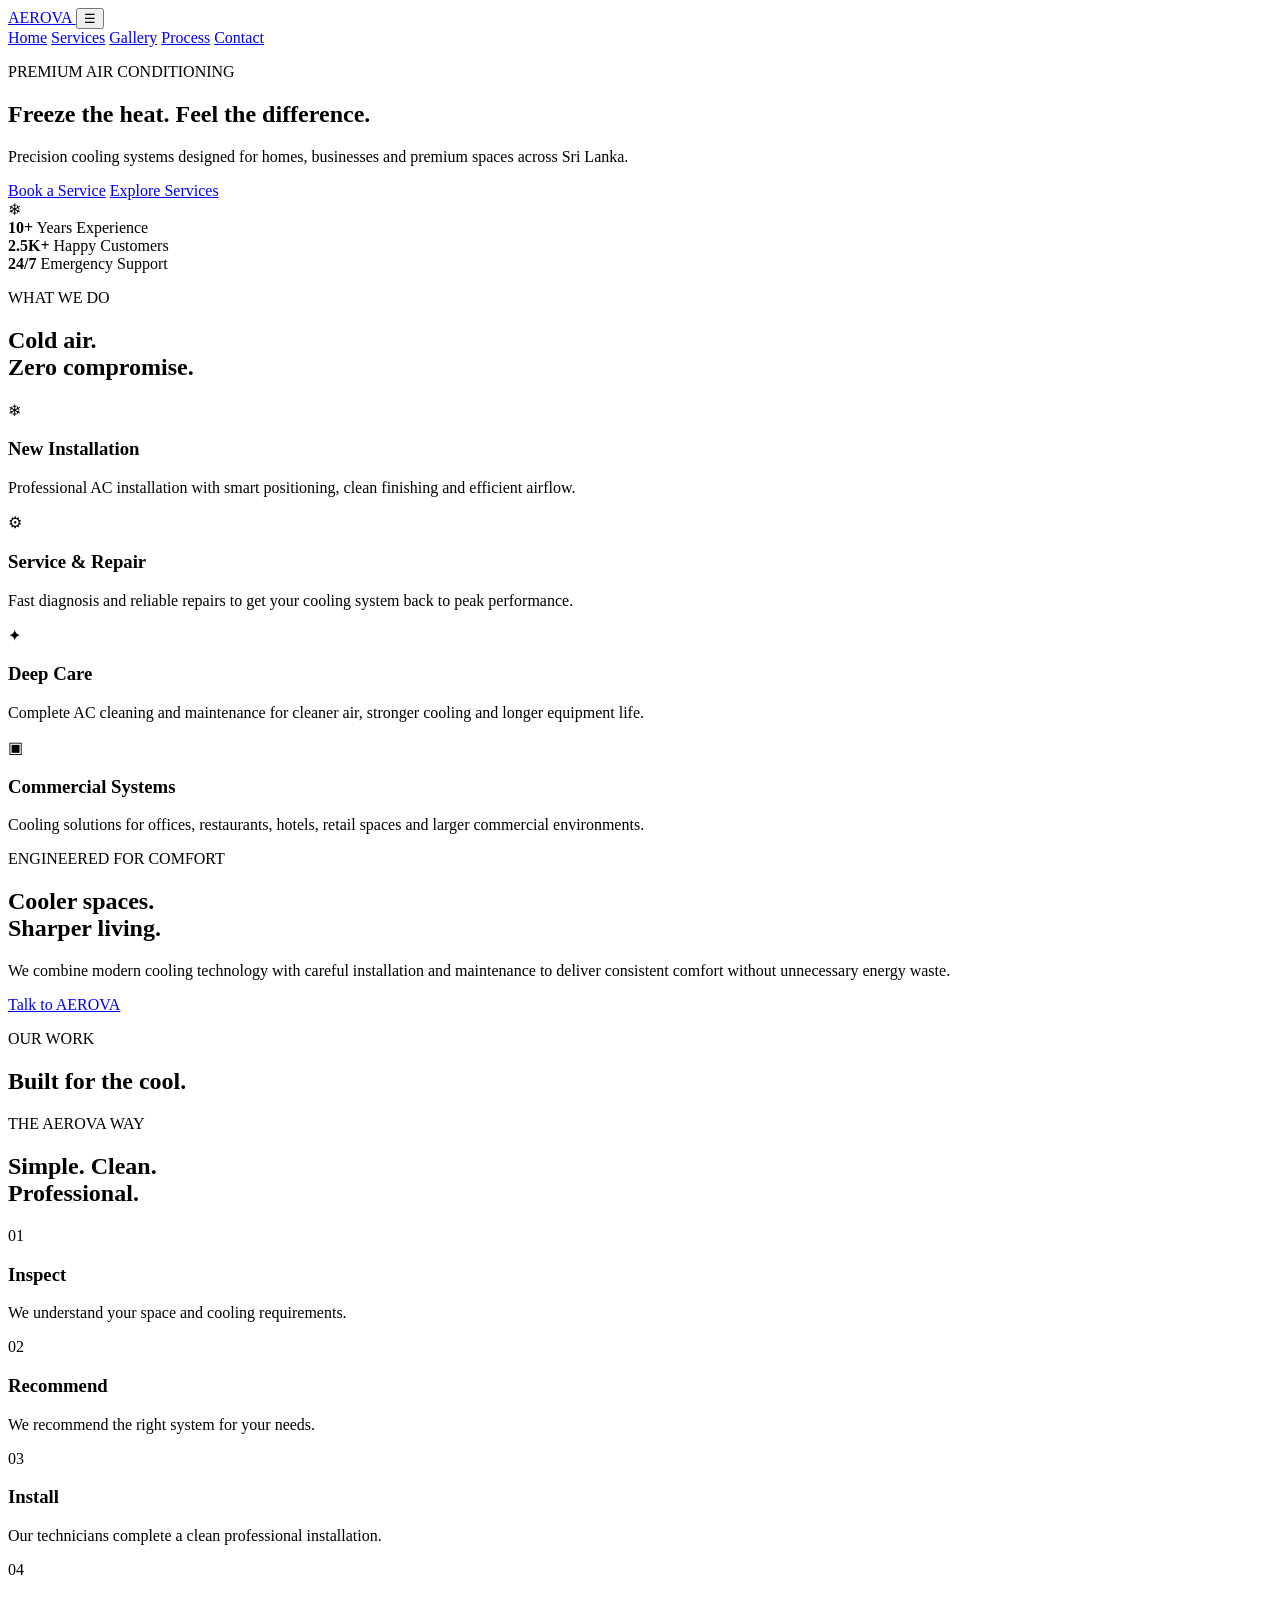
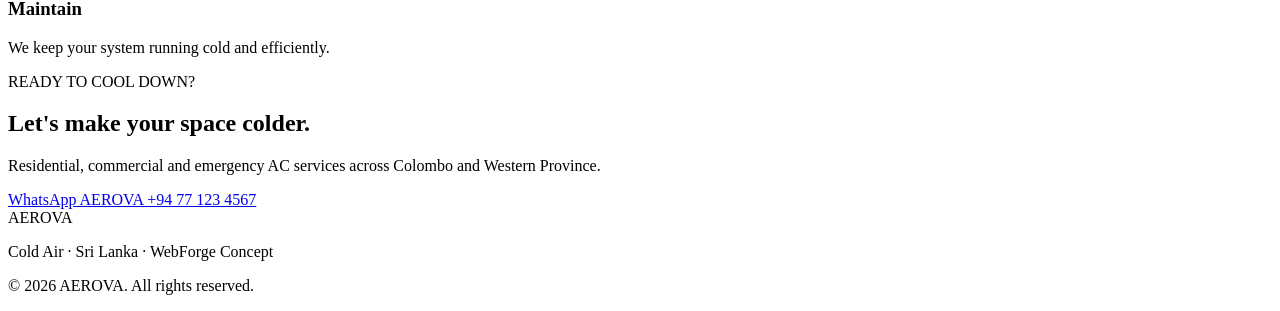
==== index.html @ 9c933a2c "Create index.html" ====
<!DOCTYPE html>
<html lang="en">
<head>
  <meta charset="UTF-8">
  <meta name="viewport" content="width=device-width, initial-scale=1.0">

  <title>AEROVA — Freeze the Heat. Feel the Difference.</title>
  <meta name="description" content="AEROVA premium air conditioning installation, repair and maintenance in Sri Lanka.">
  <meta name="theme-color" content="#03131f">

  <link rel="canonical" href="https://lkwebforge-design.github.io/aerova-freezy/">
  <link rel="stylesheet" href="style.css">
</head>

<body>

  <div class="snow-layer" aria-hidden="true"></div>

  <header class="header">
    <a href="#home" class="logo">
      AERO<span>VA</span>
    </a>

    <button class="menu-btn" aria-label="Open menu">☰</button>

    <nav class="nav">
      <a href="#home">Home</a>
      <a href="#services">Services</a>
      <a href="#gallery">Gallery</a>
      <a href="#process">Process</a>
      <a href="#contact">Contact</a>
    </nav>
  </header>

  <main>

    <section class="hero" id="home">
      <div class="hero-content reveal">
        <p class="eyebrow">PREMIUM AIR CONDITIONING</p>

        <h1>
          Freeze the heat.
          <span>Feel the difference.</span>
        </h1>

        <p class="hero-text">
          Precision cooling systems designed for homes, businesses
          and premium spaces across Sri Lanka.
        </p>

        <div class="hero-buttons">
          <a class="btn primary" href="#contact">Book a Service</a>
          <a class="btn glass" href="#services">Explore Services</a>
        </div>
      </div>

      <div class="ice-orb">
        <div class="orb-ring"></div>
        <div class="orb-core">❄</div>
      </div>
    </section>

    <section class="stats">
      <div>
        <strong>10+</strong>
        <span>Years Experience</span>
      </div>
      <div>
        <strong>2.5K+</strong>
        <span>Happy Customers</span>
      </div>
      <div>
        <strong>24/7</strong>
        <span>Emergency Support</span>
      </div>
    </section>

    <section class="section" id="services">
      <div class="section-heading reveal">
        <p class="eyebrow">WHAT WE DO</p>
        <h2>Cold air.<br><span>Zero compromise.</span></h2>
      </div>

      <div class="cards">

        <article class="service-card reveal">
          <div class="icon">❄</div>
          <h3>New Installation</h3>
          <p>
            Professional AC installation with smart positioning,
            clean finishing and efficient airflow.
          </p>
        </article>

        <article class="service-card reveal">
          <div class="icon">⚙</div>
          <h3>Service & Repair</h3>
          <p>
            Fast diagnosis and reliable repairs to get your
            cooling system back to peak performance.
          </p>
        </article>

        <article class="service-card reveal">
          <div class="icon">✦</div>
          <h3>Deep Care</h3>
          <p>
            Complete AC cleaning and maintenance for cleaner air,
            stronger cooling and longer equipment life.
          </p>
        </article>

        <article class="service-card reveal">
          <div class="icon">▣</div>
          <h3>Commercial Systems</h3>
          <p>
            Cooling solutions for offices, restaurants, hotels,
            retail spaces and larger commercial environments.
          </p>
        </article>

      </div>
    </section>

    <section class="showcase">
      <div class="showcase-image reveal"></div>

      <div class="showcase-content reveal">
        <p class="eyebrow">ENGINEERED FOR COMFORT</p>
        <h2>Cooler spaces.<br><span>Sharper living.</span></h2>

        <p>
          We combine modern cooling technology with careful
          installation and maintenance to deliver consistent
          comfort without unnecessary energy waste.
        </p>

        <a href="#contact" class="btn primary">Talk to AEROVA</a>
      </div>
    </section>

    <section class="section gallery-section" id="gallery">
      <div class="section-heading reveal">
        <p class="eyebrow">OUR WORK</p>
        <h2>Built for the <span>cool.</span></h2>
      </div>

      <div class="gallery">
        <div class="gallery-item large reveal"></div>
        <div class="gallery-item reveal"></div>
        <div class="gallery-item reveal"></div>
        <div class="gallery-item reveal"></div>
      </div>
    </section>

    <section class="section process" id="process">
      <div class="section-heading reveal">
        <p class="eyebrow">THE AEROVA WAY</p>
        <h2>Simple. Clean.<br><span>Professional.</span></h2>
      </div>

      <div class="steps">

        <div class="step reveal">
          <span>01</span>
          <h3>Inspect</h3>
          <p>We understand your space and cooling requirements.</p>
        </div>

        <div class="step reveal">
          <span>02</span>
          <h3>Recommend</h3>
          <p>We recommend the right system for your needs.</p>
        </div>

        <div class="step reveal">
          <span>03</span>
          <h3>Install</h3>
          <p>Our technicians complete a clean professional installation.</p>
        </div>

        <div class="step reveal">
          <span>04</span>
          <h3>Maintain</h3>
          <p>We keep your system running cold and efficiently.</p>
        </div>

      </div>
    </section>

    <section class="contact" id="contact">
      <div class="contact-inner reveal">

        <p class="eyebrow">READY TO COOL DOWN?</p>

        <h2>
          Let's make your
          <span>space colder.</span>
        </h2>

        <p>
          Residential, commercial and emergency AC services
          across Colombo and Western Province.
        </p>

        <div class="contact-buttons">
          <a
            class="btn whatsapp"
            href="https://wa.me/94771234567"
            target="_blank"
          >
            WhatsApp AEROVA
          </a>

          <a class="btn glass" href="tel:+94771234567">
            +94 77 123 4567
          </a>
        </div>

      </div>
    </section>

  </main>

  <footer>
    <div class="logo">AERO<span>VA</span></div>
    <p>Cold Air · Sri Lanka · WebForge Concept</p>
    <p>© 2026 AEROVA. All rights reserved.</p>
  </footer>

  <script src="script.js"></script>
</body>
</html>
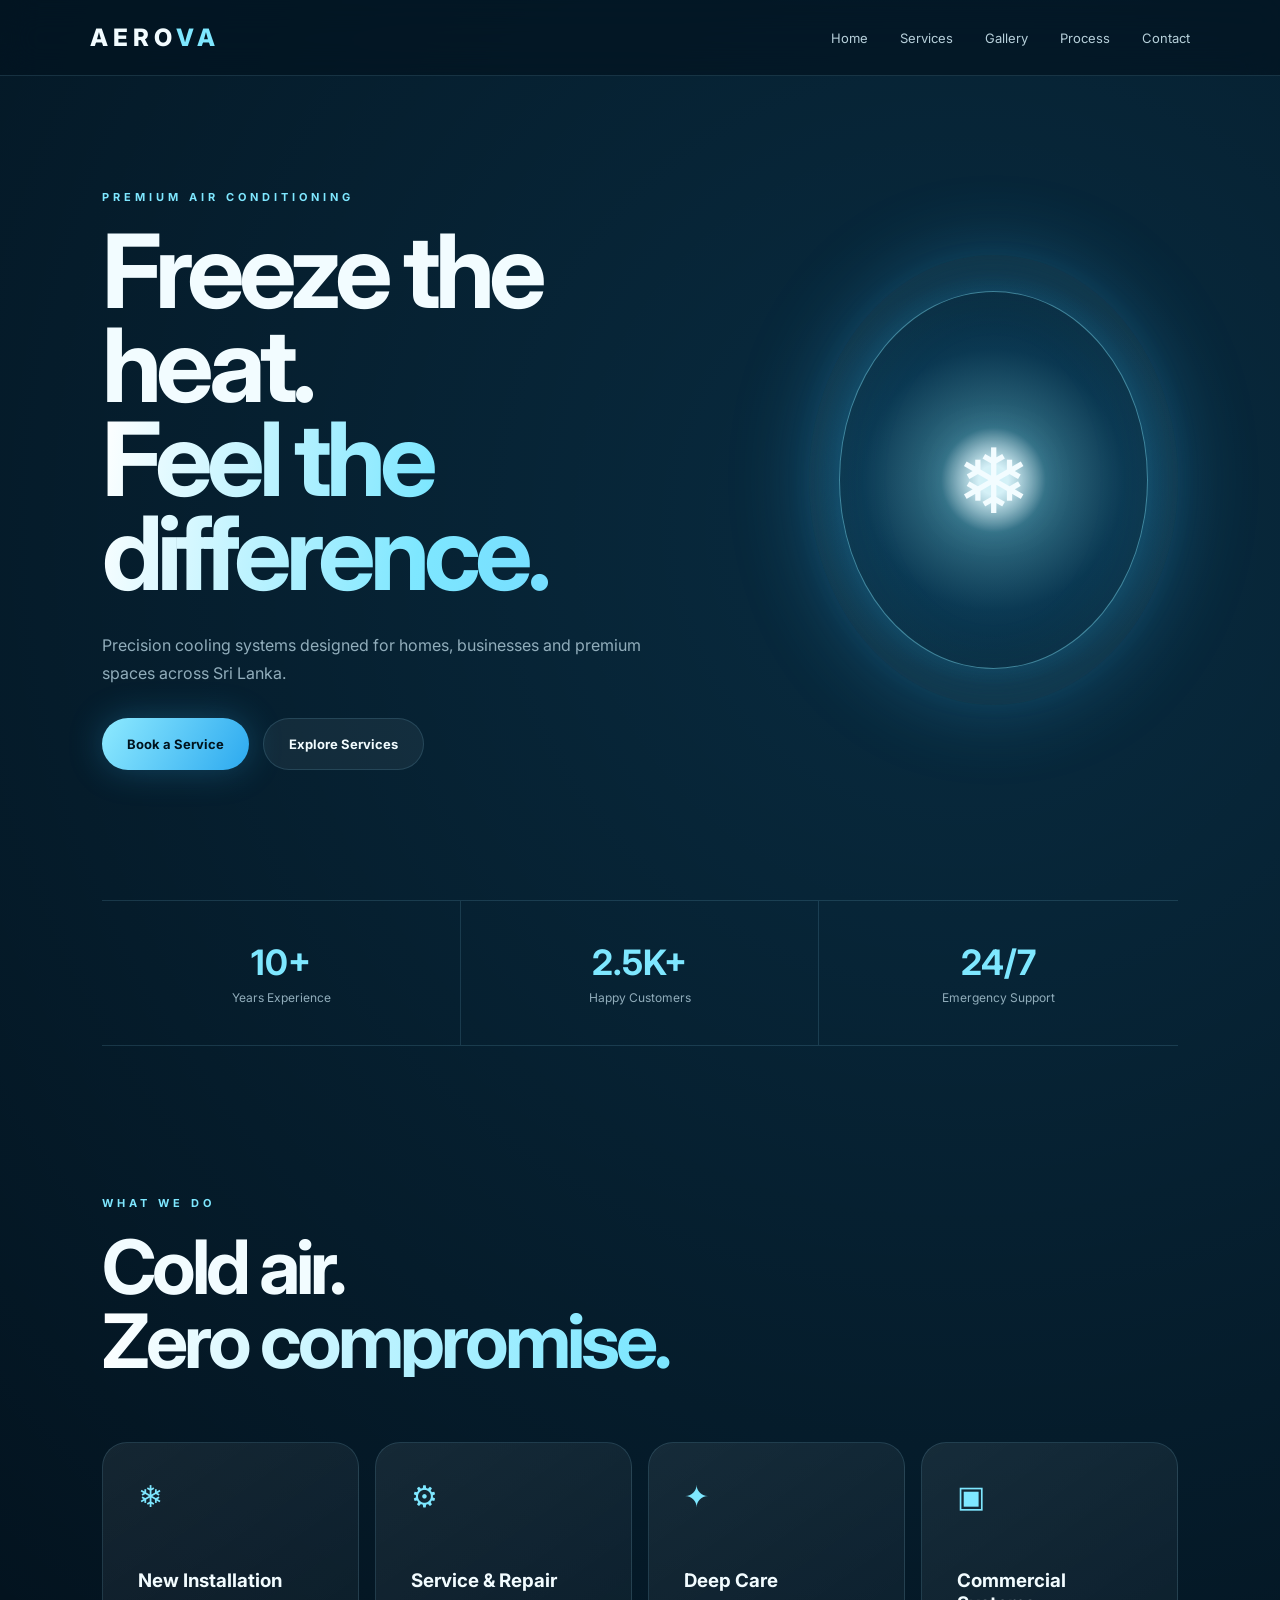
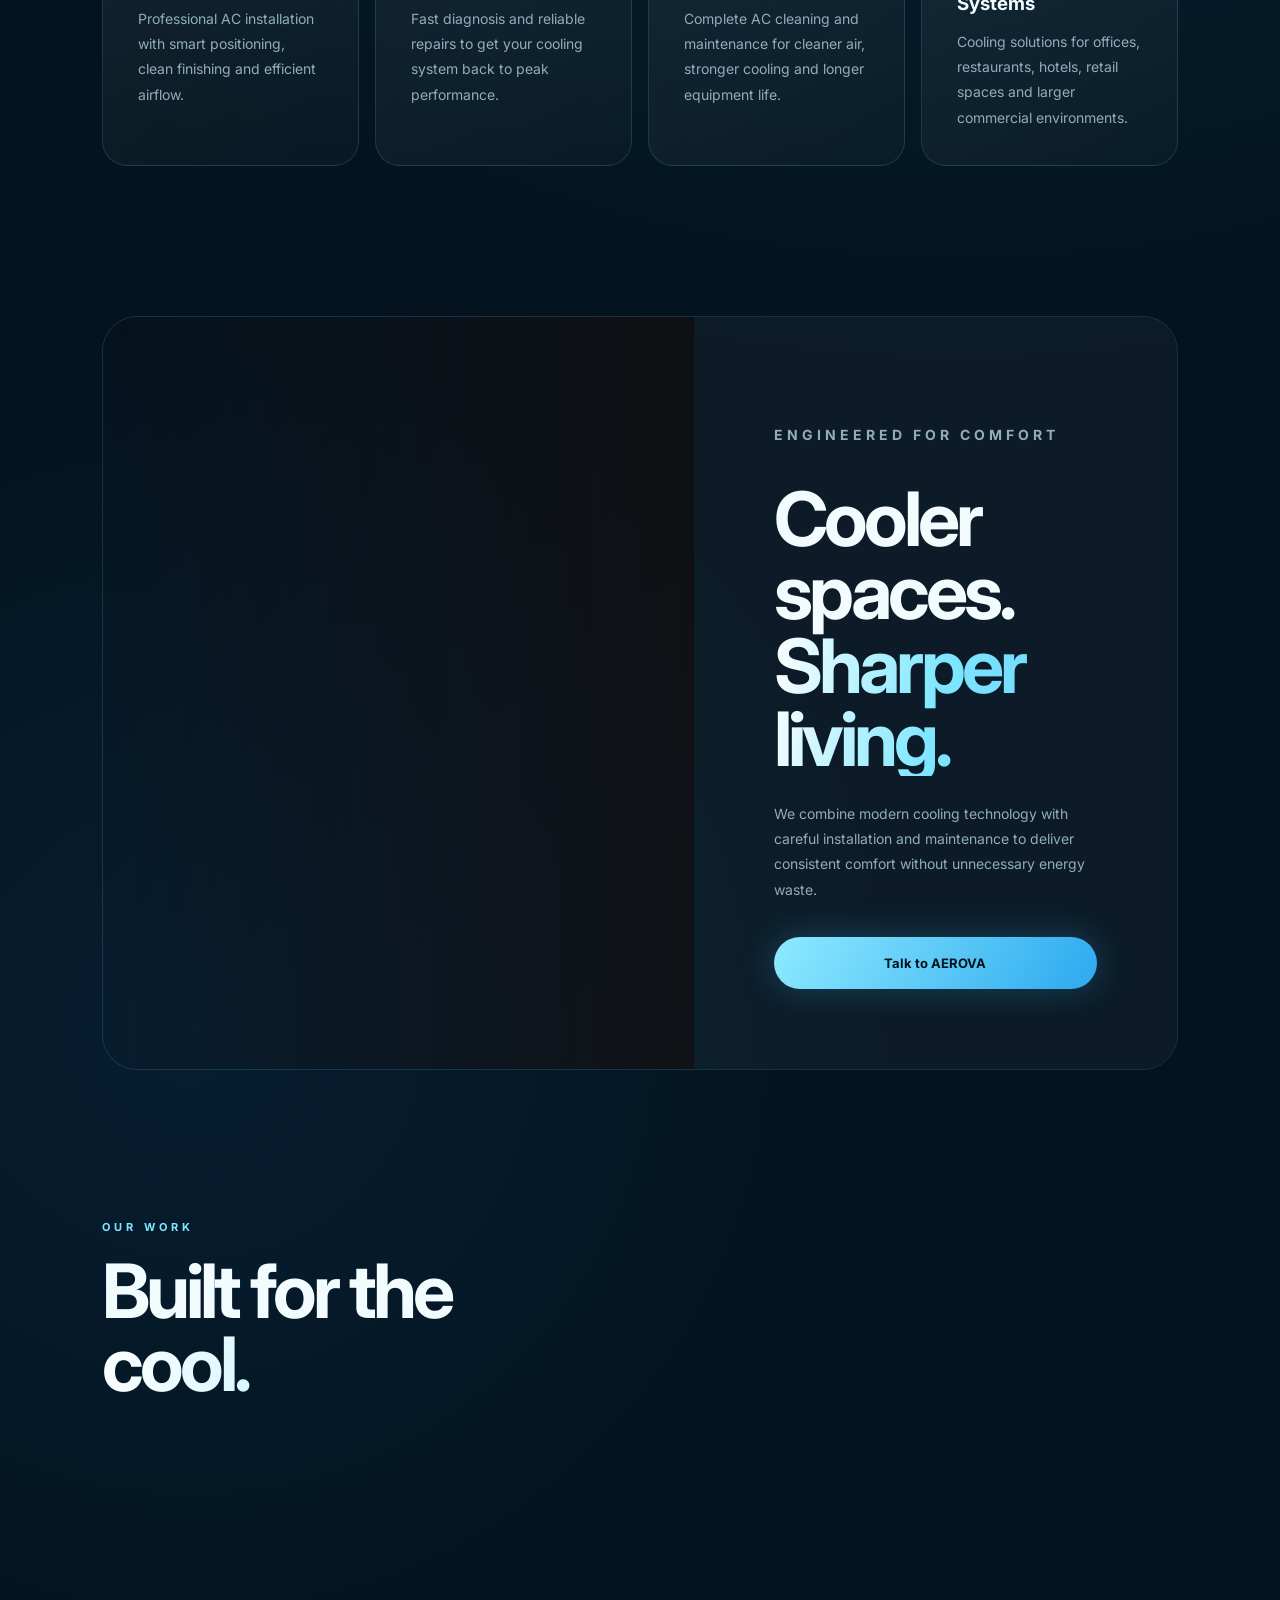
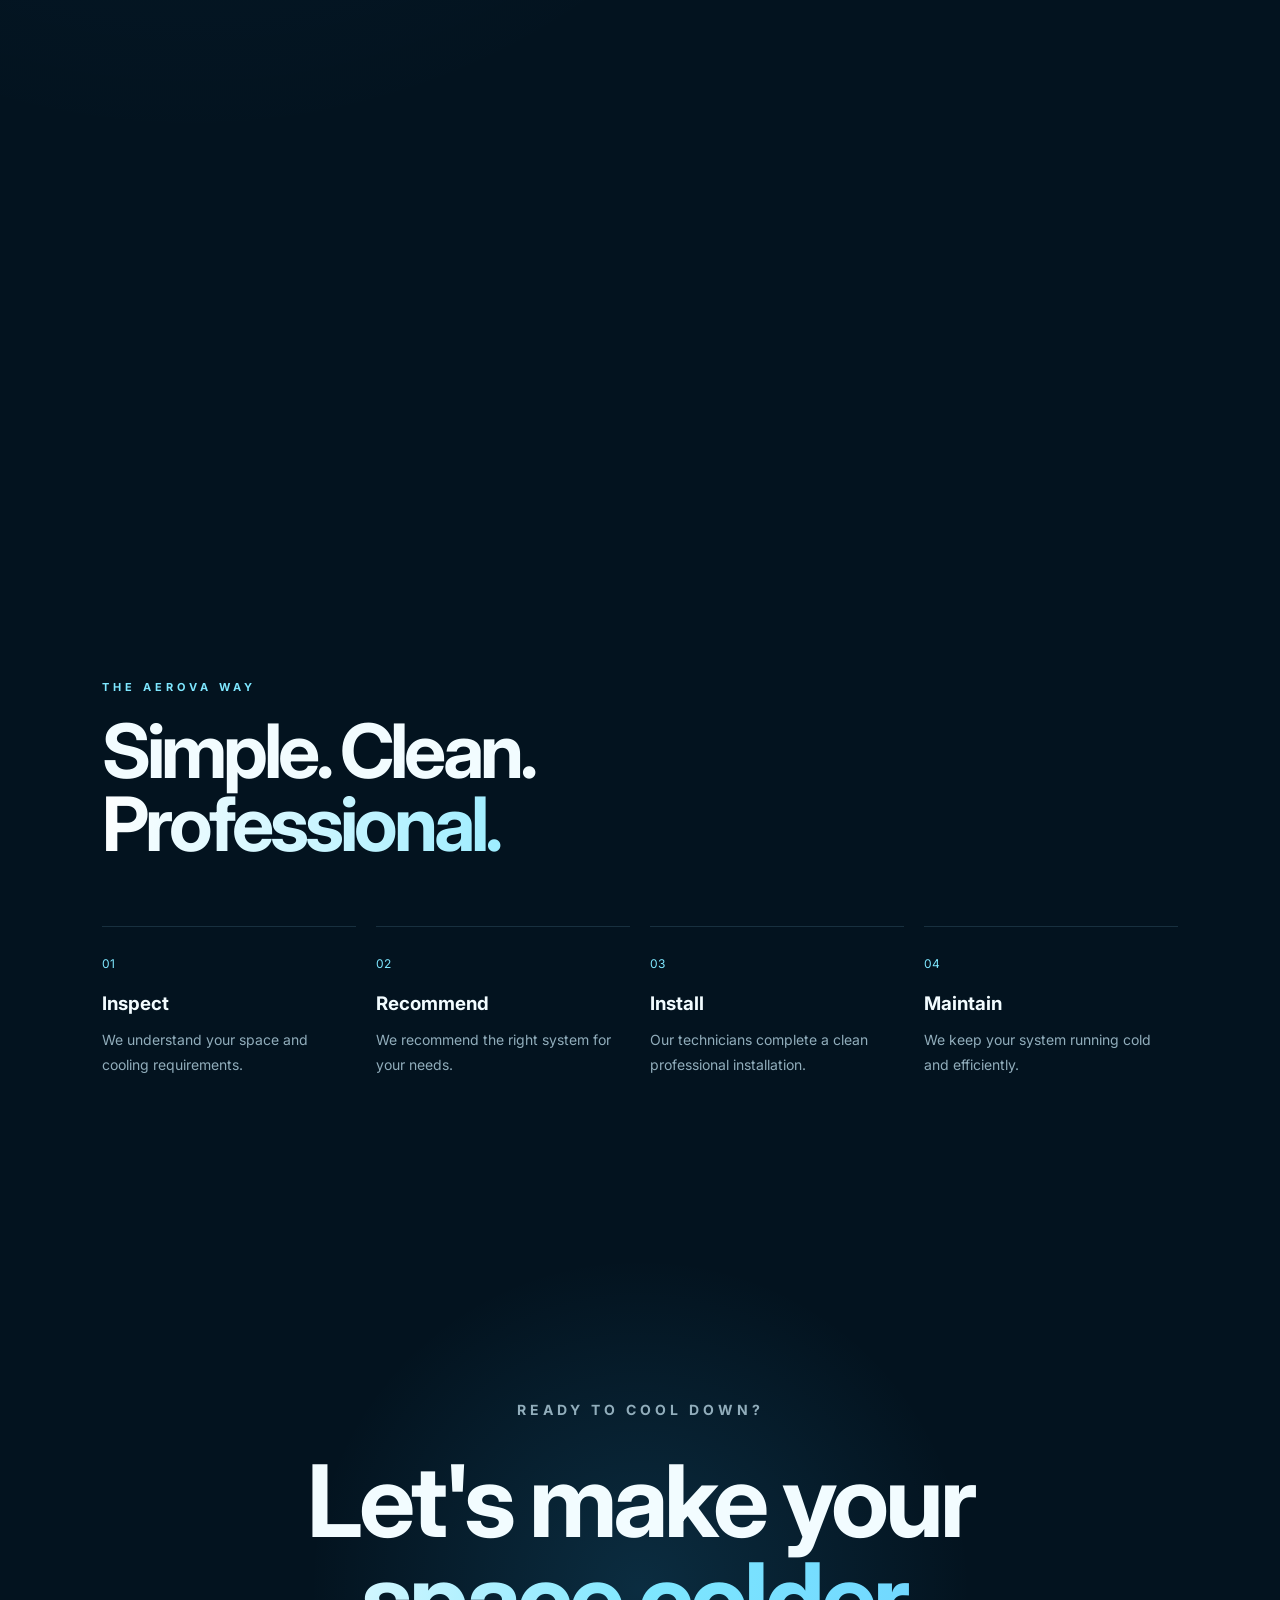
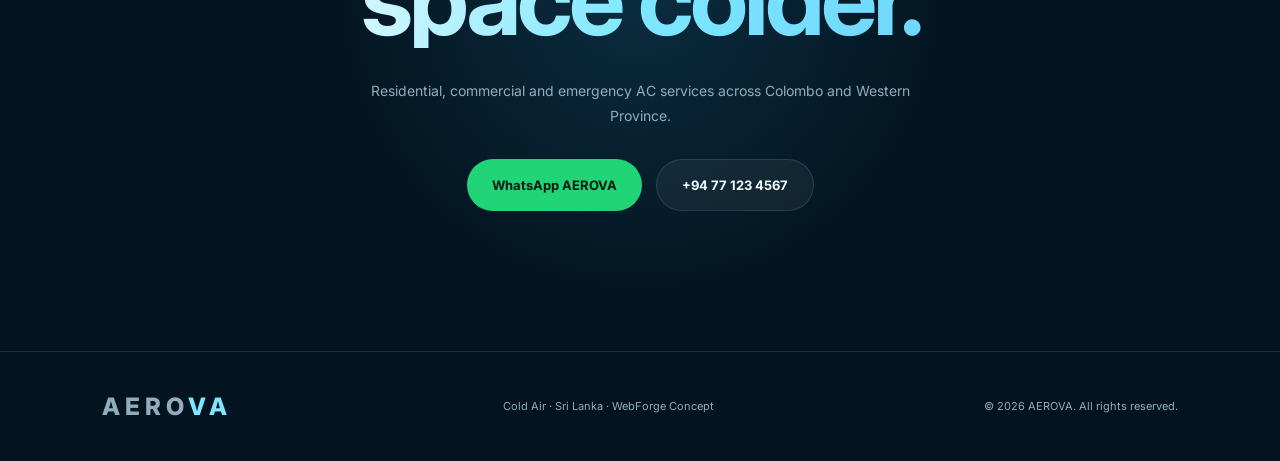
==== commit 35869718: "Update index.html" ====
--- a/index.html
+++ b/index.html
@@ -3,6 +3,7 @@
 <head>
   <meta charset="UTF-8">
   <meta name="viewport" content="width=device-width, initial-scale=1.0">
+  <meta name="google-site-verification" content="u9tmRN_LBfevn0UmoslVX9MIfLOMCw_v-at_Zf0Pack">
 
   <title>AEROVA — Freeze the Heat. Feel the Difference.</title>
   <meta name="description" content="AEROVA premium air conditioning installation, repair and maintenance in Sri Lanka.">
--- a/style.css
+++ b/style.css
@@ -0,0 +1,599 @@
+@import url('https://fonts.googleapis.com/css2?family=Inter:wght@400;500;600;700;800&display=swap');
+
+:root {
+  --bg: #03131f;
+  --bg2: #061d2d;
+  --ice: #f2fcff;
+  --muted: #91adbb;
+  --accent: #7ee7ff;
+  --blue: #39bfff;
+  --line: rgba(150, 225, 255, .14);
+  --glass: rgba(255,255,255,.055);
+}
+
+* {
+  margin: 0;
+  padding: 0;
+  box-sizing: border-box;
+}
+
+html {
+  scroll-behavior: smooth;
+}
+
+body {
+  background:
+    radial-gradient(circle at 75% 10%, rgba(41,185,255,.15), transparent 30%),
+    radial-gradient(circle at 15% 50%, rgba(46,157,255,.08), transparent 25%),
+    var(--bg);
+  color: var(--ice);
+  font-family: Inter, Arial, sans-serif;
+  overflow-x: hidden;
+}
+
+a {
+  color: inherit;
+  text-decoration: none;
+}
+
+.header {
+  position: fixed;
+  top: 0;
+  left: 0;
+  width: 100%;
+  height: 76px;
+  padding: 0 7%;
+  display: flex;
+  align-items: center;
+  justify-content: space-between;
+  z-index: 100;
+  background: rgba(3,19,31,.65);
+  backdrop-filter: blur(18px);
+  border-bottom: 1px solid var(--line);
+}
+
+.logo {
+  font-size: 24px;
+  font-weight: 800;
+  letter-spacing: 5px;
+}
+
+.logo span {
+  color: var(--accent);
+}
+
+.nav {
+  display: flex;
+  gap: 32px;
+}
+
+.nav a {
+  color: #b7d0da;
+  font-size: 13px;
+  transition: .3s;
+}
+
+.nav a:hover {
+  color: var(--accent);
+}
+
+.menu-btn {
+  display: none;
+  background: none;
+  border: 0;
+  color: white;
+  font-size: 25px;
+}
+
+.hero {
+  min-height: 100vh;
+  padding: 150px 8% 90px;
+  display: flex;
+  align-items: center;
+  justify-content: space-between;
+  gap: 60px;
+  position: relative;
+}
+
+.hero-content {
+  max-width: 720px;
+  z-index: 2;
+}
+
+.eyebrow {
+  color: var(--accent);
+  font-size: 11px;
+  font-weight: 700;
+  letter-spacing: 4px;
+  margin-bottom: 20px;
+}
+
+h1 {
+  font-size: clamp(55px, 8vw, 110px);
+  line-height: .92;
+  letter-spacing: -6px;
+  max-width: 800px;
+}
+
+h1 span,
+h2 span {
+  display: block;
+  color: transparent;
+  background: linear-gradient(100deg, #fff, var(--accent), #69cfff);
+  background-clip: text;
+  -webkit-background-clip: text;
+}
+
+.hero-text {
+  color: var(--muted);
+  max-width: 570px;
+  line-height: 1.8;
+  margin: 30px 0;
+  font-size: 16px;
+}
+
+.hero-buttons,
+.contact-buttons {
+  display: flex;
+  gap: 14px;
+  flex-wrap: wrap;
+}
+
+.btn {
+  display: inline-flex;
+  align-items: center;
+  justify-content: center;
+  min-height: 52px;
+  padding: 0 25px;
+  border-radius: 999px;
+  font-size: 13px;
+  font-weight: 700;
+  transition: .3s;
+}
+
+.primary {
+  background: linear-gradient(120deg, #8eeaff, #2ca9ef);
+  color: #00131d;
+  box-shadow: 0 0 35px rgba(57,191,255,.25);
+}
+
+.primary:hover {
+  transform: translateY(-3px);
+  box-shadow: 0 10px 45px rgba(57,191,255,.4);
+}
+
+.glass {
+  border: 1px solid var(--line);
+  background: var(--glass);
+}
+
+.glass:hover {
+  background: rgba(255,255,255,.1);
+  transform: translateY(-3px);
+}
+
+.ice-orb {
+  width: min(40vw, 450px);
+  height: min(40vw, 450px);
+  border-radius: 50%;
+  position: relative;
+  display: grid;
+  place-items: center;
+  background:
+    radial-gradient(circle,
+    rgba(255,255,255,.95) 0 5%,
+    rgba(126,231,255,.35) 18%,
+    rgba(30,167,237,.12) 45%,
+    transparent 70%);
+  box-shadow:
+    0 0 80px rgba(57,191,255,.25),
+    inset 0 0 80px rgba(126,231,255,.15);
+  animation: float 5s ease-in-out infinite;
+}
+
+.orb-ring {
+  position: absolute;
+  inset: 8%;
+  border: 1px solid rgba(126,231,255,.45);
+  border-radius: 50%;
+  box-shadow: 0 0 50px rgba(57,191,255,.3);
+  animation: spin 12s linear infinite;
+}
+
+.orb-core {
+  font-size: 90px;
+  filter: drop-shadow(0 0 25px #7ee7ff);
+}
+
+.stats {
+  display: grid;
+  grid-template-columns: repeat(3,1fr);
+  border-top: 1px solid var(--line);
+  border-bottom: 1px solid var(--line);
+  margin: 0 8%;
+}
+
+.stats div {
+  padding: 40px;
+  text-align: center;
+  border-right: 1px solid var(--line);
+}
+
+.stats div:last-child {
+  border-right: 0;
+}
+
+.stats strong {
+  display: block;
+  font-size: 35px;
+  color: var(--accent);
+}
+
+.stats span {
+  display: block;
+  color: var(--muted);
+  font-size: 12px;
+  margin-top: 7px;
+}
+
+.section {
+  padding: 150px 8%;
+}
+
+.section-heading {
+  margin-bottom: 65px;
+}
+
+h2 {
+  font-size: clamp(42px, 6vw, 75px);
+  line-height: .98;
+  letter-spacing: -4px;
+}
+
+.cards {
+  display: grid;
+  grid-template-columns: repeat(4,1fr);
+  gap: 16px;
+}
+
+.service-card {
+  min-height: 290px;
+  padding: 35px;
+  border: 1px solid var(--line);
+  border-radius: 25px;
+  background: linear-gradient(145deg, rgba(255,255,255,.07), rgba(255,255,255,.025));
+  transition: .4s;
+}
+
+.service-card:hover {
+  transform: translateY(-10px);
+  border-color: rgba(126,231,255,.4);
+  box-shadow: 0 20px 60px rgba(0,0,0,.2);
+}
+
+.icon {
+  font-size: 30px;
+  color: var(--accent);
+  margin-bottom: 55px;
+}
+
+.service-card h3 {
+  margin-bottom: 14px;
+}
+
+.service-card p,
+.showcase-content p,
+.step p,
+.contact-inner > p {
+  color: var(--muted);
+  line-height: 1.8;
+  font-size: 14px;
+}
+
+.showcase {
+  margin: 0 8%;
+  display: grid;
+  grid-template-columns: 1.1fr .9fr;
+  min-height: 600px;
+  border: 1px solid var(--line);
+  border-radius: 35px;
+  overflow: hidden;
+}
+
+.showcase-image {
+  background:
+    linear-gradient(90deg, rgba(3,19,31,.05), rgba(3,19,31,.5)),
+    url("https://images.unsplash.com/photo-1581094794329-c8112a89af12?auto=format&fit=crop&w=1200&q=85")
+    center/cover;
+  filter: saturate(.7) hue-rotate(165deg);
+}
+
+.showcase-content {
+  padding: 80px;
+  background: rgba(255,255,255,.035);
+  display: flex;
+  flex-direction: column;
+  justify-content: center;
+}
+
+.showcase-content p {
+  margin: 25px 0 35px;
+}
+
+.gallery {
+  display: grid;
+  grid-template-columns: 2fr 1fr 1fr;
+  grid-template-rows: 250px 250px;
+  gap: 14px;
+}
+
+.gallery-item {
+  border-radius: 22px;
+  background-position: center;
+  background-size: cover;
+  filter: saturate(.65) hue-rotate(165deg);
+}
+
+.gallery-item:nth-child(1) {
+  background-image: url("https://images.unsplash.com/photo-1621905252507-b35492cc74b4?auto=format&fit=crop&w=1200&q=85");
+}
+
+.gallery-item:nth-child(2) {
+  background-image: url("https://images.unsplash.com/photo-1631545806609-2c37a7c2bce4?auto=format&fit=crop&w=900&q=85");
+}
+
+.gallery-item:nth-child(3) {
+  background-image: url("https://images.unsplash.com/photo-1558618666-fcd25c85cd64?auto=format&fit=crop&w=900&q=85");
+}
+
+.gallery-item:nth-child(4) {
+  background-image: url("https://images.unsplash.com/photo-1600566753086-00f18fb6b3ea?auto=format&fit=crop&w=900&q=85");
+}
+
+.gallery-item.large {
+  grid-row: span 2;
+}
+
+.steps {
+  display: grid;
+  grid-template-columns: repeat(4,1fr);
+  gap: 20px;
+}
+
+.step {
+  border-top: 1px solid var(--line);
+  padding-top: 25px;
+}
+
+.step span {
+  color: var(--accent);
+  font-size: 12px;
+}
+
+.step h3 {
+  margin: 20px 0 12px;
+}
+
+.contact {
+  padding: 140px 8%;
+  text-align: center;
+  background:
+    radial-gradient(circle at center, rgba(57,191,255,.15), transparent 45%);
+}
+
+.contact-inner {
+  max-width: 850px;
+  margin: auto;
+}
+
+.contact h2 {
+  font-size: clamp(50px, 8vw, 100px);
+}
+
+.contact-inner > p {
+  max-width: 600px;
+  margin: 30px auto;
+}
+
+.contact-buttons {
+  justify-content: center;
+}
+
+.whatsapp {
+  background: #20d477;
+  color: #001b0d;
+}
+
+footer {
+  padding: 40px 8%;
+  border-top: 1px solid var(--line);
+  display: flex;
+  justify-content: space-between;
+  align-items: center;
+  gap: 20px;
+  color: var(--muted);
+  font-size: 11px;
+}
+
+.snow-layer {
+  position: fixed;
+  inset: 0;
+  pointer-events: none;
+  z-index: 50;
+  overflow: hidden;
+}
+
+.snowflake {
+  position: absolute;
+  top: -30px;
+  color: rgba(220,248,255,.65);
+  animation: fall linear infinite, drift ease-in-out infinite alternate;
+  text-shadow: 0 0 10px rgba(126,231,255,.8);
+}
+
+.reveal {
+  opacity: 0;
+  transform: translateY(35px);
+  transition: opacity .8s ease, transform .8s ease;
+}
+
+.reveal.visible {
+  opacity: 1;
+  transform: translateY(0);
+}
+
+@keyframes fall {
+  to {
+    transform: translateY(110vh) rotate(360deg);
+  }
+}
+
+@keyframes drift {
+  from {
+    margin-left: -20px;
+  }
+  to {
+    margin-left: 20px;
+  }
+}
+
+@keyframes float {
+  0%,100% {
+    transform: translateY(0);
+  }
+  50% {
+    transform: translateY(-18px);
+  }
+}
+
+@keyframes spin {
+  to {
+    transform: rotate(360deg);
+  }
+}
+
+@media(max-width:900px) {
+  .nav {
+    display: none;
+    position: absolute;
+    top: 76px;
+    left: 0;
+    width: 100%;
+    padding: 25px;
+    flex-direction: column;
+    background: rgba(3,19,31,.97);
+  }
+
+  .nav.open {
+    display: flex;
+  }
+
+  .menu-btn {
+    display: block;
+  }
+
+  .hero {
+    flex-direction: column;
+    text-align: center;
+    padding-top: 130px;
+  }
+
+  .hero-text {
+    margin-left: auto;
+    margin-right: auto;
+  }
+
+  .hero-buttons {
+    justify-content: center;
+  }
+
+  .ice-orb {
+    width: 300px;
+    height: 300px;
+  }
+
+  .cards {
+    grid-template-columns: repeat(2,1fr);
+  }
+
+  .showcase {
+    grid-template-columns: 1fr;
+  }
+
+  .showcase-image {
+    min-height: 400px;
+  }
+
+  .steps {
+    grid-template-columns: repeat(2,1fr);
+  }
+}
+
+@media(max-width:600px) {
+  .header {
+    padding: 0 5%;
+  }
+
+  .hero {
+    padding-left: 5%;
+    padding-right: 5%;
+  }
+
+  h1 {
+    letter-spacing: -3px;
+  }
+
+  .stats {
+    margin: 0 5%;
+    grid-template-columns: 1fr;
+  }
+
+  .stats div {
+    border-right: 0;
+    border-bottom: 1px solid var(--line);
+  }
+
+  .section {
+    padding: 100px 5%;
+  }
+
+  .cards {
+    grid-template-columns: 1fr;
+  }
+
+  .showcase {
+    margin: 0 5%;
+  }
+
+  .showcase-content {
+    padding: 45px 30px;
+  }
+
+  .gallery {
+    grid-template-columns: 1fr;
+    grid-template-rows: repeat(4,250px);
+  }
+
+  .gallery-item.large {
+    grid-row: auto;
+  }
+
+  .steps {
+    grid-template-columns: 1fr;
+  }
+
+  footer {
+    flex-direction: column;
+    text-align: center;
+  }
+}
+
+@media(prefers-reduced-motion: reduce) {
+  *,
+  *::before,
+  *::after {
+    animation-duration: .01ms !important;
+    scroll-behavior: auto !important;
+    transition-duration: .01ms !important;
+  }
+}
